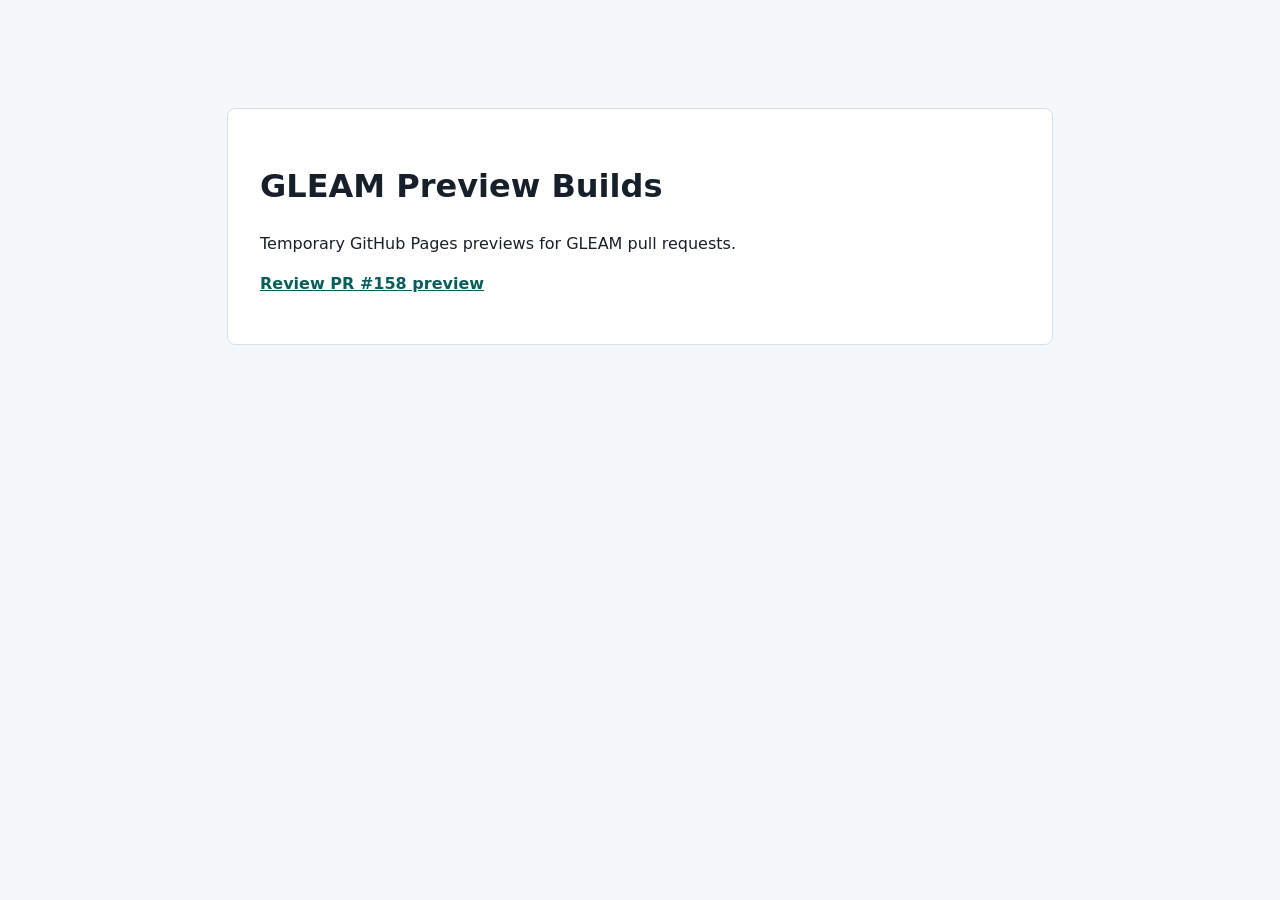
==== index.html @ 91632e71 "Publish PR 158 preview" ====
<!doctype html>
<html lang="en">
  <head>
    <meta charset="utf-8">
    <meta name="viewport" content="width=device-width, initial-scale=1">
    <title>GLEAM Preview Builds</title>
    <style>
      body {
        margin: 0;
        color: #17202a;
        background: #f4f8fa;
        font-family: ui-sans-serif, system-ui, -apple-system, BlinkMacSystemFont, "Segoe UI", sans-serif;
        line-height: 1.5;
      }

      main {
        width: min(760px, calc(100% - 2rem));
        margin: 12vh auto;
        padding: 2rem;
        border: 1px solid #d8e0e7;
        border-radius: 8px;
        background: #ffffff;
      }

      a {
        color: #075e5a;
        font-weight: 800;
      }
    </style>
  </head>
  <body>
    <main>
      <h1>GLEAM Preview Builds</h1>
      <p>Temporary GitHub Pages previews for GLEAM pull requests.</p>
      <p><a href="previews/pr-158/">Review PR #158 preview</a></p>
    </main>
  </body>
</html>
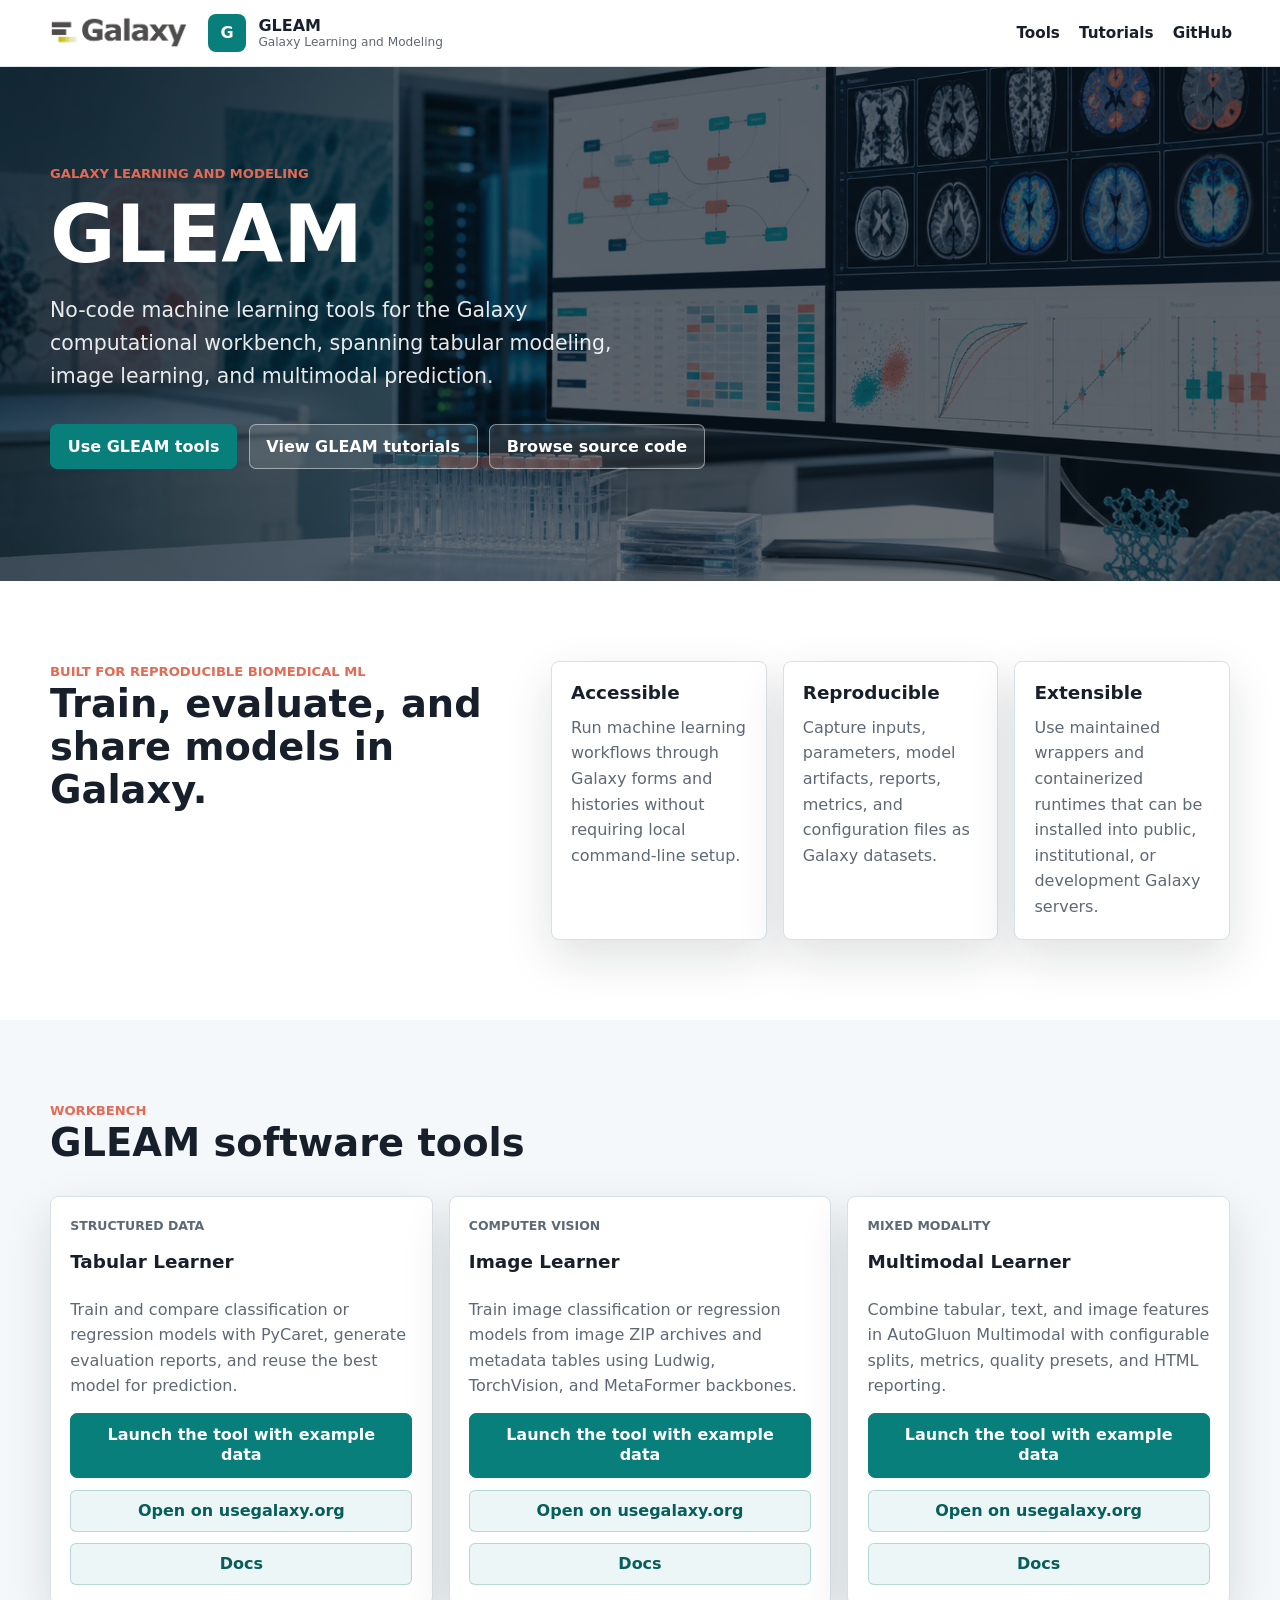
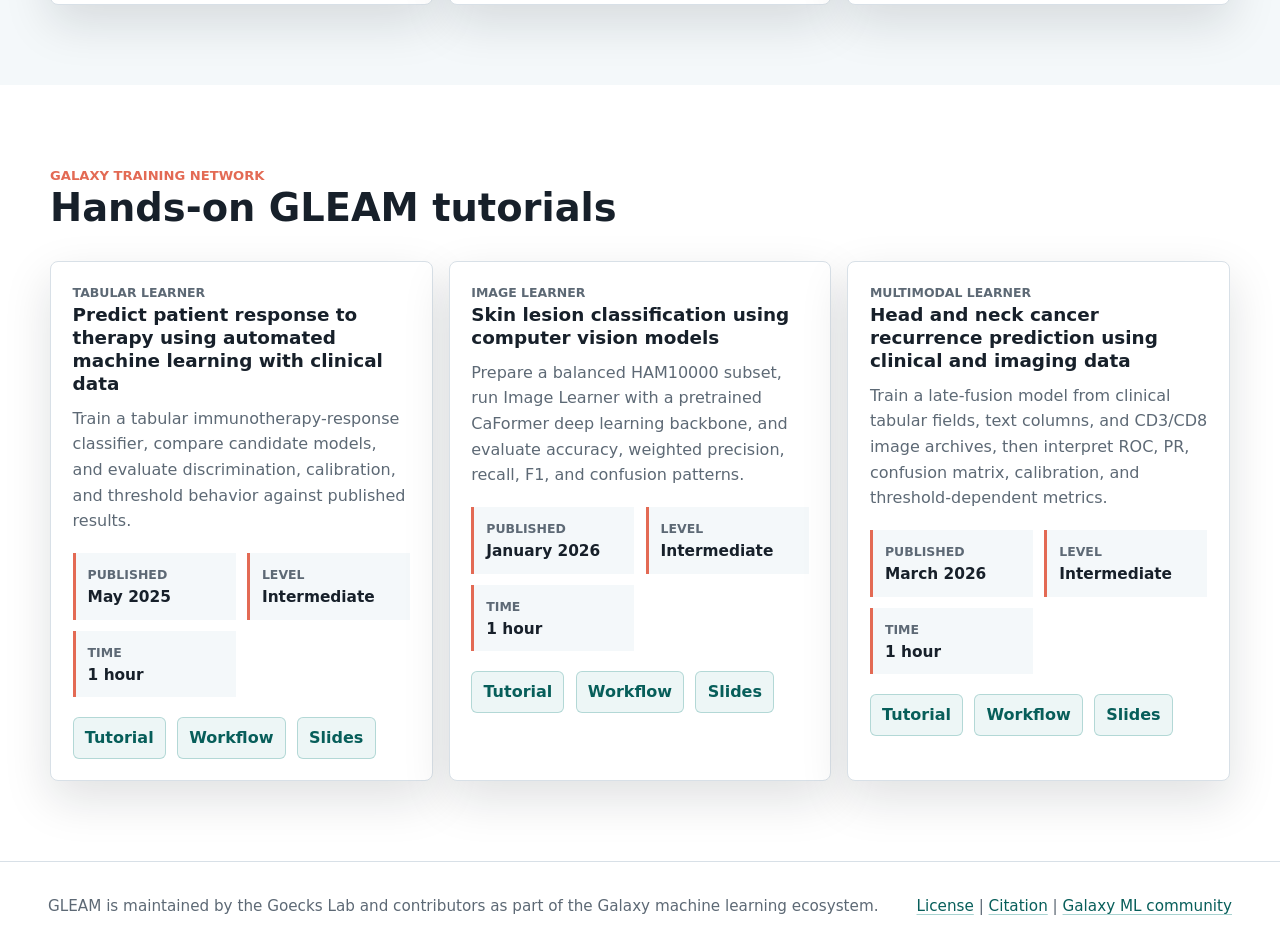
==== commit 0edce781: "Update GitHub Pages site" ====
--- a/index.html
+++ b/index.html
@@ -3,36 +3,273 @@
   <head>
     <meta charset="utf-8">
     <meta name="viewport" content="width=device-width, initial-scale=1">
-    <title>GLEAM Preview Builds</title>
-    <style>
-      body {
-        margin: 0;
-        color: #17202a;
-        background: #f4f8fa;
-        font-family: ui-sans-serif, system-ui, -apple-system, BlinkMacSystemFont, "Segoe UI", sans-serif;
-        line-height: 1.5;
-      }
-
-      main {
-        width: min(760px, calc(100% - 2rem));
-        margin: 12vh auto;
-        padding: 2rem;
-        border: 1px solid #d8e0e7;
-        border-radius: 8px;
-        background: #ffffff;
-      }
-
-      a {
-        color: #075e5a;
-        font-weight: 800;
-      }
-    </style>
+    <title>GLEAM | Galaxy Learning and Modeling</title>
+    <meta
+      name="description"
+      content="GLEAM is a maintained suite of Galaxy tools for no-code and low-code machine learning workflows."
+    >
+    <link rel="canonical" href="https://goeckslab.github.io/gleam/">
+    <link rel="icon" type="image/png" href="assets/galaxy-project-logo-icon.png">
+    <link rel="apple-touch-icon" href="assets/galaxy-project-logo-square.png">
+    <link rel="stylesheet" href="assets/styles.css">
   </head>
   <body>
-    <main>
-      <h1>GLEAM Preview Builds</h1>
-      <p>Temporary GitHub Pages previews for GLEAM pull requests.</p>
-      <p><a href="previews/pr-158/">Review PR #158 preview</a></p>
+    <a class="skip-link" href="#main">Skip to content</a>
+
+    <header class="site-header">
+      <div class="brand-group">
+        <a class="galaxy-brand" href="https://galaxyproject.org/" aria-label="Galaxy Project">
+          <img src="assets/galaxy_logo_25percent_transparent.png" alt="Galaxy">
+        </a>
+        <a class="brand" href="#top" aria-label="GLEAM home">
+          <span class="brand-mark">G</span>
+          <span>
+            <strong>GLEAM</strong>
+            <small>Galaxy Learning and Modeling</small>
+          </span>
+        </a>
+      </div>
+      <nav class="site-nav" aria-label="Primary navigation">
+        <a href="#tools">Tools</a>
+        <a href="#tutorials">Tutorials</a>
+        <a href="https://github.com/goeckslab/gleam">GitHub</a>
+      </nav>
+    </header>
+
+    <main id="main">
+      <section class="hero" id="top" aria-labelledby="hero-title">
+        <div class="hero-content">
+          <p class="eyebrow">Galaxy Learning and Modeling</p>
+          <h1 id="hero-title">GLEAM</h1>
+          <p class="lede">
+            No-code machine learning tools for the Galaxy computational workbench, spanning
+            tabular modeling, image learning, and multimodal prediction.
+          </p>
+          <div class="hero-actions" aria-label="Primary actions">
+            <a class="button primary" href="#tools">Use GLEAM tools</a>
+            <a class="button secondary" href="#tutorials">View GLEAM tutorials</a>
+            <a class="button secondary" href="https://github.com/goeckslab/gleam">Browse source code</a>
+          </div>
+        </div>
+      </section>
+
+      <section class="section intro" aria-labelledby="intro-title">
+        <div class="section-copy">
+          <p class="eyebrow">Built for reproducible biomedical ML</p>
+          <h2 id="intro-title">Train, evaluate, and share models in Galaxy.</h2>
+        </div>
+        <div class="intro-grid">
+          <article>
+            <h3>Accessible</h3>
+            <p>
+              Run machine learning workflows through Galaxy forms and histories without
+              requiring local command-line setup.
+            </p>
+          </article>
+          <article>
+            <h3>Reproducible</h3>
+            <p>
+              Capture inputs, parameters, model artifacts, reports, metrics, and
+              configuration files as Galaxy datasets.
+            </p>
+          </article>
+          <article>
+            <h3>Extensible</h3>
+            <p>
+              Use maintained wrappers and containerized runtimes that can be installed
+              into public, institutional, or development Galaxy servers.
+            </p>
+          </article>
+        </div>
+      </section>
+
+      <section class="section band" id="tools" aria-labelledby="tools-title">
+        <div class="section-heading">
+          <p class="eyebrow">Workbench</p>
+          <h2 id="tools-title">GLEAM software tools</h2>
+        </div>
+        <div class="tool-grid">
+          <article class="tool-card">
+            <p class="tool-tag">Structured data</p>
+            <h3>Tabular Learner</h3>
+            <p>
+              Train and compare classification or regression models with PyCaret,
+              generate evaluation reports, and reuse the best model for prediction.
+            </p>
+            <div class="tool-actions">
+              <a
+                class="button primary workflow-button"
+                href="https://usegalaxy.org/workflow_landings/fc7da6e4-aa4f-47a0-9feb-eda4ee2a0e11?public=true"
+              >
+                Launch the tool with example data
+              </a>
+              <div class="link-row">
+                <a href="https://usegalaxy.org/tool_runner?tool_id=toolshed.g2.bx.psu.edu%2Frepos%2Fgoeckslab%2Ftabular_learner%2Ftabular_learner%2F0.1.5">Open on usegalaxy.org</a>
+                <a href="https://github.com/goeckslab/gleam/tree/main/tools/tabularlearner">Docs</a>
+              </div>
+            </div>
+          </article>
+          <article class="tool-card">
+            <p class="tool-tag">Computer vision</p>
+            <h3>Image Learner</h3>
+            <p>
+              Train image classification or regression models from image ZIP archives
+              and metadata tables using Ludwig, TorchVision, and MetaFormer backbones.
+            </p>
+            <div class="tool-actions">
+              <a
+                class="button primary workflow-button"
+                href="https://usegalaxy.org/workflow_landings/872a6146-1f63-483c-9a4a-358968ed2142?public=true"
+              >
+                Launch the tool with example data
+              </a>
+              <div class="link-row">
+                <a href="https://usegalaxy.org/tool_runner?tool_id=toolshed.g2.bx.psu.edu%2Frepos%2Fgoeckslab%2Fimage_learner%2Fimage_learner%2F0.1.5">Open on usegalaxy.org</a>
+                <a href="https://github.com/goeckslab/gleam/tree/main/tools/imagelearner">Docs</a>
+              </div>
+            </div>
+          </article>
+          <article class="tool-card">
+            <p class="tool-tag">Mixed modality</p>
+            <h3>Multimodal Learner</h3>
+            <p>
+              Combine tabular, text, and image features in AutoGluon Multimodal with
+              configurable splits, metrics, quality presets, and HTML reporting.
+            </p>
+            <div class="tool-actions">
+              <a
+                class="button primary workflow-button"
+                href="https://usegalaxy.org/workflow_landings/01a1f6ec-ac41-4735-9e24-62bed8aef842?public=true"
+              >
+                Launch the tool with example data
+              </a>
+              <div class="link-row">
+                <a href="https://usegalaxy.org/tool_runner?tool_id=toolshed.g2.bx.psu.edu%2Frepos%2Fgoeckslab%2Fmultimodal_learner%2Fmultimodal_learner%2F0.1.9">Open on usegalaxy.org</a>
+                <a href="https://github.com/goeckslab/gleam/tree/main/tools/multimodallearner">Docs</a>
+              </div>
+            </div>
+          </article>
+        </div>
+      </section>
+
+      <section class="section" id="tutorials" aria-labelledby="tutorials-title">
+        <div class="section-heading split">
+          <div>
+            <p class="eyebrow">Galaxy Training Network</p>
+            <h2 id="tutorials-title">Hands-on GLEAM tutorials</h2>
+          </div>
+        </div>
+        <div class="tutorial-grid">
+          <article class="tutorial-card">
+            <div>
+              <p class="tool-tag">Tabular Learner</p>
+              <h3>Predict patient response to therapy using automated machine learning with clinical data</h3>
+              <p>
+                Train a tabular immunotherapy-response classifier, compare candidate
+                models, and evaluate discrimination, calibration, and threshold behavior
+                against published results.
+              </p>
+            </div>
+            <dl>
+              <div>
+                <dt>Published</dt>
+                <dd>May 2025</dd>
+              </div>
+              <div>
+                <dt>Level</dt>
+                <dd>Intermediate</dd>
+              </div>
+              <div>
+                <dt>Time</dt>
+                <dd>1 hour</dd>
+              </div>
+            </dl>
+            <div class="link-row">
+              <a href="https://training.galaxyproject.org/training-material/topics/statistics/tutorials/loris_model/tutorial.html">Tutorial</a>
+              <a href="https://training.galaxyproject.org/training-material/topics/statistics/tutorials/loris_model/workflows/main_workflow.html">Workflow</a>
+              <a href="https://training.galaxyproject.org/training-material/topics/statistics/tutorials/loris_model/slides.html">Slides</a>
+            </div>
+          </article>
+
+          <article class="tutorial-card">
+            <div>
+              <p class="tool-tag">Image Learner</p>
+              <h3>Skin lesion classification using computer vision models</h3>
+              <p>
+                Prepare a balanced HAM10000 subset, run Image Learner with a
+                pretrained CaFormer deep learning backbone, and evaluate accuracy, weighted
+                precision, recall, F1, and confusion patterns.
+              </p>
+            </div>
+            <dl>
+              <div>
+                <dt>Published</dt>
+                <dd>January 2026</dd>
+              </div>
+              <div>
+                <dt>Level</dt>
+                <dd>Intermediate</dd>
+              </div>
+              <div>
+                <dt>Time</dt>
+                <dd>1 hour</dd>
+              </div>
+            </dl>
+            <div class="link-row">
+              <a href="https://training.galaxyproject.org/training-material/topics/statistics/tutorials/image_learner/tutorial.html">Tutorial</a>
+              <a href="https://training.galaxyproject.org/training-material/topics/statistics/tutorials/image_learner/workflows/main_workflow.html">Workflow</a>
+              <a href="https://training.galaxyproject.org/training-material/topics/statistics/tutorials/image_learner/slides.html">Slides</a>
+            </div>
+          </article>
+
+          <article class="tutorial-card">
+            <div>
+              <p class="tool-tag">Multimodal Learner</p>
+              <h3>Head and neck cancer recurrence prediction using clinical and imaging data
+              </h3>
+              <p>
+                Train a late-fusion model from clinical tabular fields, text columns,
+                and CD3/CD8 image archives, then interpret ROC, PR, confusion matrix,
+                calibration, and threshold-dependent metrics.
+              </p>
+            </div>
+            <dl>
+              <div>
+                <dt>Published</dt>
+                <dd>March 2026</dd>
+              </div>
+              <div>
+                <dt>Level</dt>
+                <dd>Intermediate</dd>
+              </div>
+              <div>
+                <dt>Time</dt>
+                <dd>1 hour</dd>
+              </div>
+            </dl>
+            <div class="link-row">
+              <a href="https://training.galaxyproject.org/training-material/topics/statistics/tutorials/multimodal_learner/tutorial.html">Tutorial</a>
+              <a href="https://training.galaxyproject.org/training-material/topics/statistics/tutorials/multimodal_learner/workflows/main_workflow.html">Workflow</a>
+              <a href="https://training.galaxyproject.org/training-material/topics/statistics/tutorials/multimodal_learner/slides.html">Slides</a>
+            </div>
+          </article>
+        </div>
+      </section>
+
     </main>
+
+    <footer class="site-footer">
+      <p>
+        GLEAM is maintained by the Goecks Lab and contributors as part of the Galaxy
+        machine learning ecosystem.
+      </p>
+      <p>
+        <a href="https://github.com/goeckslab/gleam/blob/main/LICENSE">License</a>
+        <span aria-hidden="true">|</span>
+        <a href="https://github.com/goeckslab/gleam/blob/main/CITATION.cff">Citation</a>
+        <span aria-hidden="true">|</span>
+        <a href="https://galaxyproject.org/community/machine-learning/">Galaxy ML community</a>
+      </p>
+    </footer>
   </body>
 </html>
--- a/assets/styles.css
+++ b/assets/styles.css
@@ -0,0 +1,579 @@
+:root {
+  --ink: #17202a;
+  --muted: #5d6975;
+  --line: #d8e0e7;
+  --paper: #ffffff;
+  --soft: #f4f8fa;
+  --teal: #087f7a;
+  --teal-dark: #075e5a;
+  --coral: #e36a54;
+  --gold: #b7791f;
+  --navy: #101820;
+  --shadow: 0 18px 48px rgba(16, 24, 32, 0.13);
+}
+
+* {
+  box-sizing: border-box;
+}
+
+html {
+  scroll-behavior: smooth;
+}
+
+body {
+  margin: 0;
+  color: var(--ink);
+  background: var(--paper);
+  font-family: Inter, ui-sans-serif, system-ui, -apple-system, BlinkMacSystemFont, "Segoe UI", sans-serif;
+  line-height: 1.6;
+}
+
+a {
+  color: var(--teal-dark);
+  text-decoration-color: rgba(8, 127, 122, 0.35);
+  text-underline-offset: 0.18em;
+}
+
+a:hover {
+  color: #06413f;
+  text-decoration-color: currentColor;
+}
+
+.skip-link {
+  position: absolute;
+  left: 1rem;
+  top: -3rem;
+  z-index: 20;
+  padding: 0.6rem 0.9rem;
+  color: var(--paper);
+  background: var(--navy);
+  border-radius: 6px;
+}
+
+.skip-link:focus {
+  top: 1rem;
+}
+
+.site-header {
+  position: sticky;
+  top: 0;
+  z-index: 10;
+  display: flex;
+  align-items: center;
+  justify-content: space-between;
+  gap: 1rem;
+  padding: 0.85rem 3rem;
+  background: rgba(255, 255, 255, 0.94);
+  border-bottom: 1px solid rgba(216, 224, 231, 0.78);
+  backdrop-filter: blur(12px);
+}
+
+.brand-group {
+  display: inline-flex;
+  align-items: center;
+  gap: 1.1rem;
+  min-width: 0;
+  flex: 0 0 auto;
+}
+
+.galaxy-brand {
+  display: inline-flex;
+  flex: 0 0 auto;
+  align-items: center;
+}
+
+.galaxy-brand img {
+  display: block;
+  width: 8.9rem;
+  height: auto;
+}
+
+.brand {
+  display: inline-flex;
+  align-items: center;
+  gap: 0.75rem;
+  min-width: 0;
+  color: var(--ink);
+  text-decoration: none;
+  white-space: nowrap;
+}
+
+.brand-mark {
+  display: grid;
+  flex: 0 0 auto;
+  width: 2.4rem;
+  height: 2.4rem;
+  place-items: center;
+  color: var(--paper);
+  background: var(--teal);
+  border-radius: 8px;
+  font-weight: 800;
+}
+
+.brand strong,
+.brand small {
+  display: block;
+  line-height: 1.2;
+  letter-spacing: 0;
+}
+
+.brand small {
+  color: var(--muted);
+  font-size: 0.76rem;
+}
+
+.site-nav {
+  display: flex;
+  align-items: center;
+  gap: 1.2rem;
+  font-size: 0.95rem;
+  font-weight: 700;
+}
+
+.site-nav a {
+  color: var(--ink);
+  text-decoration: none;
+}
+
+.site-nav a:hover {
+  color: var(--teal-dark);
+}
+
+.hero {
+  position: relative;
+  display: flex;
+  min-height: 42vh;
+  align-items: center;
+  overflow: hidden;
+  color: var(--paper);
+  background-color: var(--navy);
+  background-image: url("gleam-hero.png");
+  background-position: center;
+  background-repeat: no-repeat;
+  background-size: cover;
+}
+
+.hero::before {
+  position: absolute;
+  inset: 0;
+  content: "";
+  background: rgba(5, 15, 24, 0.6);
+}
+
+.hero-content {
+  position: relative;
+  width: min(720px, calc(100% - 3rem));
+  margin-left: max(1.5rem, calc((100vw - 1180px) / 2));
+  padding: 6rem 0 7rem;
+}
+
+.eyebrow {
+  margin: 0 0 0.85rem;
+  color: var(--coral);
+  font-size: 0.82rem;
+  font-weight: 800;
+  letter-spacing: 0;
+  text-transform: uppercase;
+}
+
+.hero h1 {
+  margin: 0;
+  font-size: 5rem;
+  line-height: 0.95;
+  letter-spacing: 0;
+}
+
+.lede {
+  width: min(620px, 100%);
+  margin: 1.3rem 0 0;
+  color: rgba(255, 255, 255, 0.9);
+  font-size: 1.28rem;
+}
+
+.hero-actions,
+.link-row {
+  display: flex;
+  flex-wrap: wrap;
+  gap: 0.7rem;
+}
+
+.hero-actions {
+  margin-top: 2rem;
+}
+
+.button {
+  display: inline-flex;
+  min-height: 2.8rem;
+  align-items: center;
+  justify-content: center;
+  padding: 0.72rem 1.05rem;
+  border: 1px solid var(--line);
+  border-radius: 7px;
+  font-weight: 800;
+  line-height: 1.25;
+  text-align: center;
+  text-decoration: none;
+}
+
+.button.primary {
+  color: var(--paper);
+  background: var(--teal);
+  border-color: var(--teal);
+}
+
+.button.primary:hover {
+  color: var(--paper);
+  background: var(--teal-dark);
+  border-color: var(--teal-dark);
+}
+
+.button.secondary {
+  color: var(--paper);
+  background: rgba(255, 255, 255, 0.12);
+  border-color: rgba(255, 255, 255, 0.46);
+}
+
+.button.secondary:hover {
+  color: var(--paper);
+  background: rgba(255, 255, 255, 0.2);
+}
+
+.button.compact {
+  color: var(--teal-dark);
+  background: var(--paper);
+}
+
+.metrics {
+  display: grid;
+  grid-template-columns: repeat(4, 1fr);
+  border-bottom: 1px solid var(--line);
+  background: var(--paper);
+}
+
+.metrics div {
+  min-width: 0;
+  padding: 1.35rem 1.4rem;
+  border-right: 1px solid var(--line);
+  text-align: center;
+}
+
+.metrics div:last-child {
+  border-right: 0;
+}
+
+.metrics strong,
+.metrics span {
+  display: block;
+}
+
+.metrics strong {
+  color: var(--teal-dark);
+  font-size: 1.5rem;
+  line-height: 1.2;
+}
+
+.metrics span {
+  margin-top: 0.28rem;
+  color: var(--muted);
+  font-size: 0.92rem;
+}
+
+.section {
+  padding: 5rem max(1.5rem, calc((100vw - 1180px) / 2));
+}
+
+.section h2 {
+  margin: 0;
+  font-size: 2.4rem;
+  line-height: 1.12;
+  letter-spacing: 0;
+}
+
+.section h3 {
+  margin: 0 0 0.65rem;
+  font-size: 1.15rem;
+  line-height: 1.25;
+  letter-spacing: 0;
+}
+
+.section p {
+  margin: 0;
+}
+
+.section-copy {
+  max-width: 780px;
+}
+
+.intro {
+  display: grid;
+  grid-template-columns: minmax(0, 0.9fr) minmax(0, 1.35fr);
+  gap: 3rem;
+  align-items: start;
+}
+
+.intro-grid {
+  display: grid;
+  grid-template-columns: repeat(3, minmax(0, 1fr));
+  gap: 1rem;
+}
+
+.intro-grid article,
+.tool-card,
+.tutorial-card {
+  border: 1px solid var(--line);
+  border-radius: 8px;
+  background: var(--paper);
+  box-shadow: var(--shadow);
+}
+
+.intro-grid article {
+  padding: 1.2rem;
+}
+
+.intro-grid p,
+.tool-card p,
+.tutorial-card p,
+.site-footer {
+  color: var(--muted);
+}
+
+.band {
+  background: var(--soft);
+}
+
+.section-heading {
+  margin-bottom: 2rem;
+}
+
+.section-heading.split {
+  display: flex;
+  align-items: end;
+  justify-content: space-between;
+  gap: 1rem;
+}
+
+.tool-grid {
+  display: grid;
+  grid-template-columns: repeat(3, minmax(0, 1fr));
+  gap: 1rem;
+}
+
+.tool-card {
+  display: flex;
+  min-height: 16rem;
+  flex-direction: column;
+  gap: 0.85rem;
+  padding: 1.2rem;
+}
+
+.tool-card a,
+.tutorial-card a {
+  font-weight: 800;
+}
+
+.tool-actions {
+  display: flex;
+  flex-direction: column;
+  gap: 0.75rem;
+  margin-top: auto;
+}
+
+.tool-tag {
+  color: var(--gold);
+  font-size: 0.78rem;
+  font-weight: 900;
+  letter-spacing: 0;
+  text-transform: uppercase;
+}
+
+.link-row {
+  margin-top: 0;
+}
+
+.tool-card .link-row {
+  display: grid;
+  grid-template-columns: 1fr;
+  align-content: start;
+  min-height: calc(2 * 2.35rem + 0.7rem);
+}
+
+.workflow-button {
+  width: 100%;
+  align-self: stretch;
+}
+
+.link-row a {
+  display: inline-flex;
+  align-items: center;
+  justify-content: center;
+  min-height: 2.35rem;
+  padding: 0.45rem 0.7rem;
+  border: 1px solid rgba(8, 127, 122, 0.25);
+  border-radius: 6px;
+  background: rgba(8, 127, 122, 0.07);
+  text-decoration: none;
+}
+
+.tutorial-grid {
+  display: grid;
+  grid-template-columns: repeat(3, minmax(0, 1fr));
+  gap: 1rem;
+}
+
+.tutorial-card {
+  display: flex;
+  min-height: 27rem;
+  flex-direction: column;
+  gap: 1.2rem;
+  padding: 1.35rem;
+}
+
+.tutorial-card dl {
+  display: grid;
+  grid-template-columns: repeat(auto-fit, minmax(7.5rem, 1fr));
+  gap: 0.7rem;
+  margin: 0;
+  padding: 0;
+}
+
+.tutorial-card dl div {
+  min-width: 0;
+  padding: 0.75rem;
+  border-left: 3px solid var(--coral);
+  background: var(--soft);
+}
+
+.tutorial-card dt {
+  color: var(--muted);
+  font-size: 0.78rem;
+  font-weight: 800;
+  text-transform: uppercase;
+}
+
+.tutorial-card dd {
+  margin: 0.12rem 0 0;
+  color: var(--ink);
+  font-size: 0.96rem;
+  font-weight: 800;
+  line-height: 1.35;
+  overflow-wrap: break-word;
+}
+
+.site-footer {
+  display: flex;
+  justify-content: space-between;
+  gap: 1.5rem;
+  padding: 2rem 3rem;
+  border-top: 1px solid var(--line);
+  background: var(--paper);
+  font-size: 0.95rem;
+}
+
+.site-footer p {
+  margin: 0;
+}
+
+.site-footer p:last-child {
+  flex: 0 0 auto;
+}
+
+@media (max-width: 1040px) {
+  .site-header {
+    align-items: flex-start;
+    padding: 0.85rem 1.5rem;
+  }
+
+  .site-nav {
+    flex-wrap: wrap;
+    justify-content: flex-end;
+    gap: 0.75rem 1rem;
+  }
+
+  .intro {
+    grid-template-columns: 1fr;
+  }
+
+  .intro-grid,
+  .tool-grid,
+  .tutorial-grid {
+    grid-template-columns: repeat(2, minmax(0, 1fr));
+  }
+}
+
+@media (max-width: 760px) {
+  .site-header,
+  .site-footer,
+  .section-heading.split {
+    display: block;
+  }
+
+  .site-nav {
+    justify-content: flex-start;
+    margin-top: 0.85rem;
+  }
+
+  .galaxy-brand img {
+    width: 6.8rem;
+  }
+
+  .brand small {
+    display: none;
+  }
+
+  .hero {
+    min-height: auto;
+    background-position: center;
+    background-size: cover;
+  }
+
+  .hero-content {
+    width: calc(100% - 3rem);
+    padding: 5rem 0 4rem;
+  }
+
+  .hero h1 {
+    font-size: 3.4rem;
+  }
+
+  .lede {
+    font-size: 1.08rem;
+  }
+
+  .metrics,
+  .intro-grid,
+  .tool-grid,
+  .tutorial-grid,
+  .tutorial-card dl {
+    grid-template-columns: 1fr;
+  }
+
+  .metrics div {
+    border-right: 0;
+    border-bottom: 1px solid var(--line);
+  }
+
+  .metrics div:last-child {
+    border-bottom: 0;
+  }
+
+  .section {
+    padding-top: 3.5rem;
+    padding-bottom: 3.5rem;
+  }
+
+  .section h2 {
+    font-size: 2rem;
+  }
+
+  .section-heading.split .button {
+    margin-top: 1rem;
+  }
+
+  .tool-card .link-row {
+    min-height: 0;
+  }
+
+  .site-footer p:last-child {
+    margin-top: 0.8rem;
+  }
+}
